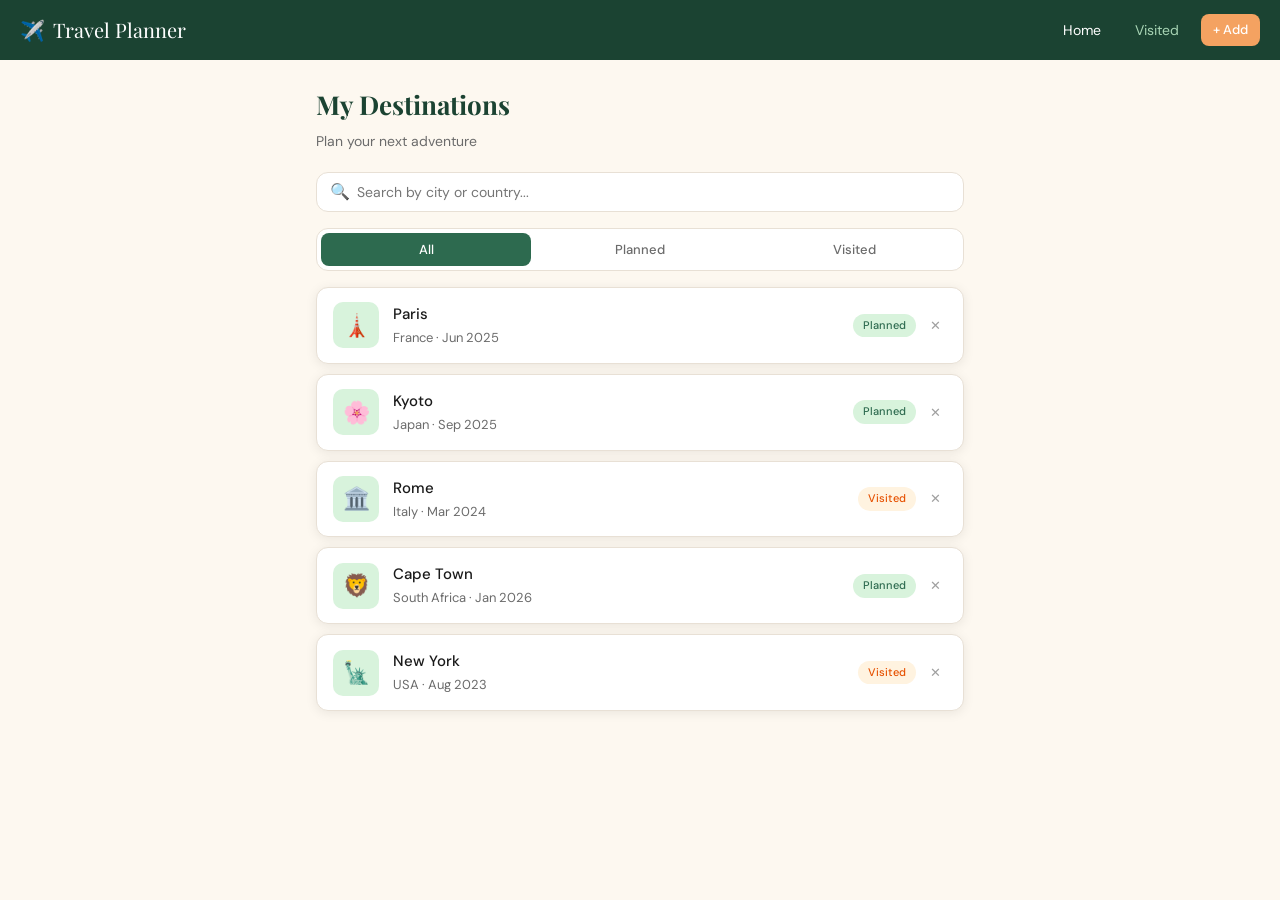
==== index.html @ 192d9b2d "Sat March 28th" ====
<!DOCTYPE html>
<html lang="en">
<head>
  <meta charset="UTF-8" />
  <meta name="viewport" content="width=device-width, initial-scale=1.0" />
  <title>My Travel Planner</title>
  <link rel="stylesheet" href="css/styles.css" />
</head>
<body>

  <!-- Navigation -->
  <nav class="navbar">
    <a href="index.html" class="navbar-brand">
      <span>✈️</span> Travel Planner
    </a>
    <div class="navbar-actions">
      <a href="index.html" class="nav-link active">Home</a>
      <a href="visited.html" class="nav-link">Visited</a>
      <a href="add.html" class="btn btn-primary btn-sm">+ Add</a>
    </div>
  </nav>

  <!-- Main Content -->
  <div class="page-container">

    <div class="page-header">
      <h1 class="page-title">My Destinations</h1>
      <p class="page-subtitle">Plan your next adventure</p>
    </div>

    <!-- Search -->
    <div class="search-bar">
      <span class="search-icon">🔍</span>
      <input type="text" id="search-input" placeholder="Search by city or country..." />
    </div>

    <!-- Filter Tabs -->
    <div class="tab-bar">
      <button class="tab-btn active" data-filter="all">All</button>
      <button class="tab-btn" data-filter="planned">Planned</button>
      <button class="tab-btn" data-filter="visited">Visited</button>
    </div>

    <!-- Destinations List -->
    <div class="destinations-list" id="destinations-list"></div>

    <!-- Empty State -->
    <div class="empty-state" id="empty-state" style="display: none;">
      <div class="empty-emoji">🗺️</div>
      <h3>No destinations yet</h3>
      <p>Start building your travel wishlist by adding your first destination.</p>
      <a href="add.html" class="btn btn-primary">+ Add Destination</a>
    </div>

  </div>

  <!-- Scripts -->
  <script src="js/storageModule.js"></script>
  <script src="js/displayModule.js"></script>
  <script>
    DisplayModule.init();
  </script>

</body>
</html>
---- css/styles.css ----
/* styles.css — Travel Planner */

@import url('https://fonts.googleapis.com/css2?family=Playfair+Display:wght@600&family=DM+Sans:wght@400;500&display=swap');

/* ===== CSS Variables ===== */
:root {
  --green-dark: #1b4332;
  --green-mid: #2d6a4f;
  --green-light: #52b788;
  --green-pale: #d8f3dc;
  --orange: #f4a261;
  --orange-dark: #e76f51;
  --sand: #fdf8f0;
  --sand-dark: #f0e6d3;
  --text-primary: #1a1a1a;
  --text-secondary: #6b6b6b;
  --text-light: #a0a0a0;
  --white: #ffffff;
  --border: #e8e0d5;
  --shadow: 0 2px 12px rgba(0,0,0,0.08);
  --radius: 12px;
  --radius-sm: 8px;
}

/* ===== Reset & Base ===== */
*, *::before, *::after { box-sizing: border-box; margin: 0; padding: 0; }

body {
  font-family: 'DM Sans', sans-serif;
  background-color: var(--sand);
  color: var(--text-primary);
  min-height: 100vh;
  font-size: 15px;
  line-height: 1.6;
}

/* ===== Navigation ===== */
.navbar {
  background: var(--green-dark);
  padding: 0 20px;
  height: 60px;
  display: flex;
  align-items: center;
  justify-content: space-between;
  position: sticky;
  top: 0;
  z-index: 100;
}

.navbar-brand {
  font-family: 'Playfair Display', serif;
  color: var(--white);
  font-size: 20px;
  text-decoration: none;
  display: flex;
  align-items: center;
  gap: 8px;
}

.navbar-brand span { font-size: 20px; }

.navbar-actions { display: flex; align-items: center; gap: 10px; }

.nav-link {
  color: #a8d5b5;
  text-decoration: none;
  font-size: 14px;
  padding: 6px 12px;
  border-radius: var(--radius-sm);
  transition: all 0.2s;
}

.nav-link:hover { color: var(--white); background: rgba(255,255,255,0.1); }
.nav-link.active { color: var(--white); }

/* ===== Buttons ===== */
.btn {
  display: inline-flex;
  align-items: center;
  gap: 6px;
  padding: 9px 18px;
  border-radius: var(--radius-sm);
  font-family: 'DM Sans', sans-serif;
  font-size: 14px;
  font-weight: 500;
  cursor: pointer;
  border: none;
  transition: all 0.2s;
  text-decoration: none;
}

.btn-primary {
  background: var(--orange);
  color: var(--white);
}
.btn-primary:hover { background: var(--orange-dark); transform: translateY(-1px); }

.btn-secondary {
  background: var(--sand-dark);
  color: var(--text-primary);
  border: 1px solid var(--border);
}
.btn-secondary:hover { background: var(--border); }

.btn-danger {
  background: #fee2e2;
  color: #dc2626;
  border: 1px solid #fca5a5;
}
.btn-danger:hover { background: #fca5a5; }

.btn-sm { padding: 6px 12px; font-size: 13px; }

/* ===== Page Layout ===== */
.page-container {
  max-width: 680px;
  margin: 0 auto;
  padding: 24px 16px;
}

.page-header {
  margin-bottom: 20px;
}

.page-title {
  font-family: 'Playfair Display', serif;
  font-size: 26px;
  color: var(--green-dark);
  margin-bottom: 4px;
}

.page-subtitle {
  color: var(--text-secondary);
  font-size: 14px;
}

/* ===== Search Bar ===== */
.search-bar {
  position: relative;
  margin-bottom: 16px;
}

.search-bar input {
  width: 100%;
  padding: 10px 16px 10px 40px;
  border: 1px solid var(--border);
  border-radius: var(--radius);
  background: var(--white);
  font-family: 'DM Sans', sans-serif;
  font-size: 14px;
  color: var(--text-primary);
  outline: none;
  transition: border-color 0.2s;
}

.search-bar input:focus { border-color: var(--green-light); }

.search-icon {
  position: absolute;
  left: 14px;
  top: 50%;
  transform: translateY(-50%);
  color: var(--text-light);
  font-size: 16px;
}

/* ===== Filter Tabs ===== */
.tab-bar {
  display: flex;
  gap: 4px;
  background: var(--white);
  border: 1px solid var(--border);
  border-radius: var(--radius);
  padding: 4px;
  margin-bottom: 16px;
}

.tab-btn {
  flex: 1;
  padding: 8px;
  border: none;
  background: transparent;
  border-radius: var(--radius-sm);
  font-family: 'DM Sans', sans-serif;
  font-size: 13px;
  font-weight: 500;
  color: var(--text-secondary);
  cursor: pointer;
  transition: all 0.2s;
}

.tab-btn.active {
  background: var(--green-mid);
  color: var(--white);
}

.tab-btn:hover:not(.active) { background: var(--sand-dark); }

/* ===== Destination Cards ===== */
.destinations-list { display: flex; flex-direction: column; gap: 10px; }

.dest-card {
  background: var(--white);
  border: 1px solid var(--border);
  border-radius: var(--radius);
  padding: 14px 16px;
  display: flex;
  align-items: center;
  gap: 14px;
  cursor: pointer;
  transition: all 0.2s;
  box-shadow: var(--shadow);
}

.dest-card:hover {
  border-color: var(--green-light);
  transform: translateY(-2px);
  box-shadow: 0 6px 20px rgba(0,0,0,0.1);
}

.dest-icon {
  width: 46px;
  height: 46px;
  border-radius: 10px;
  background: var(--green-pale);
  display: flex;
  align-items: center;
  justify-content: center;
  font-size: 22px;
  flex-shrink: 0;
}

.dest-info { flex: 1; min-width: 0; }

.dest-name {
  font-weight: 500;
  font-size: 15px;
  color: var(--text-primary);
  white-space: nowrap;
  overflow: hidden;
  text-overflow: ellipsis;
}

.dest-country {
  font-size: 13px;
  color: var(--text-secondary);
  margin-top: 2px;
}

.dest-actions {
  display: flex;
  align-items: center;
  gap: 8px;
  flex-shrink: 0;
}

.arrow { color: var(--text-light); font-size: 20px; }

/* ===== Badges ===== */
.badge {
  font-size: 11px;
  font-weight: 500;
  padding: 3px 10px;
  border-radius: 99px;
  white-space: nowrap;
}

.badge-planned { background: var(--green-pale); color: var(--green-mid); }
.badge-visited { background: #fff3e0; color: #e65100; }

/* ===== Delete button on cards ===== */
.delete-btn {
  background: none;
  border: none;
  color: var(--text-light);
  cursor: pointer;
  font-size: 13px;
  padding: 4px 6px;
  border-radius: 6px;
  transition: all 0.2s;
  line-height: 1;
}
.delete-btn:hover { background: #fee2e2; color: #dc2626; }

/* ===== Empty State ===== */
.empty-state {
  display: flex;
  flex-direction: column;
  align-items: center;
  justify-content: center;
  padding: 60px 20px;
  text-align: center;
  gap: 12px;
}

.empty-state .empty-emoji { font-size: 48px; }
.empty-state h3 { font-family: 'Playfair Display', serif; color: var(--green-dark); }
.empty-state p { color: var(--text-secondary); font-size: 14px; max-width: 260px; }

/* ===== Forms ===== */
.form-card {
  background: var(--white);
  border: 1px solid var(--border);
  border-radius: var(--radius);
  padding: 24px;
  box-shadow: var(--shadow);
}

.form-group { display: flex; flex-direction: column; gap: 6px; margin-bottom: 18px; }

.form-label {
  font-size: 13px;
  font-weight: 500;
  color: var(--text-secondary);
  text-transform: uppercase;
  letter-spacing: 0.05em;
}

.form-input {
  border: 1px solid var(--border);
  border-radius: var(--radius-sm);
  padding: 10px 14px;
  font-family: 'DM Sans', sans-serif;
  font-size: 15px;
  color: var(--text-primary);
  background: var(--white);
  outline: none;
  transition: border-color 0.2s;
  width: 100%;
}

.form-input:focus { border-color: var(--green-mid); }

textarea.form-input { resize: vertical; min-height: 100px; }

.form-row { display: grid; grid-template-columns: 1fr 1fr; gap: 14px; }

.form-actions { display: flex; gap: 10px; margin-top: 8px; }
.form-actions .btn { flex: 1; justify-content: center; }

.form-message {
  display: none;
  padding: 10px 14px;
  border-radius: var(--radius-sm);
  font-size: 14px;
  margin-bottom: 16px;
}
.form-message.success { background: var(--green-pale); color: var(--green-mid); }
.form-message.error { background: #fee2e2; color: #dc2626; }

/* ===== Details Page ===== */
.detail-hero {
  background: var(--green-dark);
  border-radius: var(--radius);
  padding: 24px;
  margin-bottom: 16px;
  display: flex;
  align-items: center;
  gap: 16px;
}

.detail-hero-emoji {
  font-size: 48px;
  background: rgba(255,255,255,0.1);
  width: 72px;
  height: 72px;
  border-radius: var(--radius);
  display: flex;
  align-items: center;
  justify-content: center;
  flex-shrink: 0;
}

.detail-hero-info { flex: 1; }
.detail-city {
  font-family: 'Playfair Display', serif;
  font-size: 28px;
  color: var(--white);
}
.detail-country { color: #a8d5b5; font-size: 15px; }

.detail-section {
  background: var(--white);
  border: 1px solid var(--border);
  border-radius: var(--radius);
  padding: 18px;
  margin-bottom: 12px;
}

.detail-section-label {
  font-size: 11px;
  text-transform: uppercase;
  letter-spacing: 0.07em;
  color: var(--text-light);
  font-weight: 500;
  margin-bottom: 6px;
}

.detail-section-value {
  font-size: 15px;
  color: var(--text-primary);
}

/* ===== Weather Box ===== */
.weather-box {
  background: var(--white);
  border: 1px solid var(--border);
  border-radius: var(--radius);
  padding: 18px;
  margin-bottom: 12px;
}

.weather-content, .weather-placeholder {
  display: flex;
  align-items: center;
  gap: 16px;
}

.weather-emoji { font-size: 36px; }
.weather-temp { font-size: 26px; font-weight: 500; color: var(--green-dark); }
.weather-desc { font-size: 13px; color: var(--text-secondary); margin-top: 2px; }

.weather-details {
  display: flex;
  gap: 14px;
  margin-top: 10px;
  padding-top: 10px;
  border-top: 1px solid var(--border);
  font-size: 13px;
  color: var(--text-secondary);
}

.weather-loading, .weather-error {
  font-size: 14px;
  color: var(--text-secondary);
  padding: 8px 0;
}

/* ===== Detail Actions ===== */
.detail-actions {
  display: flex;
  gap: 10px;
  margin-top: 8px;
}
.detail-actions .btn { flex: 1; justify-content: center; }

/* ===== Visited Page ===== */
.visited-header {
  display: flex;
  align-items: center;
  justify-content: space-between;
  margin-bottom: 20px;
}

.visited-count {
  font-size: 13px;
  color: var(--text-secondary);
  background: var(--white);
  border: 1px solid var(--border);
  border-radius: 99px;
  padding: 4px 14px;
}

/* ===== Back button ===== */
.back-link {
  display: inline-flex;
  align-items: center;
  gap: 6px;
  color: var(--text-secondary);
  font-size: 14px;
  text-decoration: none;
  margin-bottom: 16px;
  transition: color 0.2s;
}
.back-link:hover { color: var(--green-mid); }

/* ===== Responsive ===== */
@media (max-width: 480px) {
  .form-row { grid-template-columns: 1fr; }
  .detail-hero { flex-direction: column; text-align: center; }
  .page-title { font-size: 22px; }
}
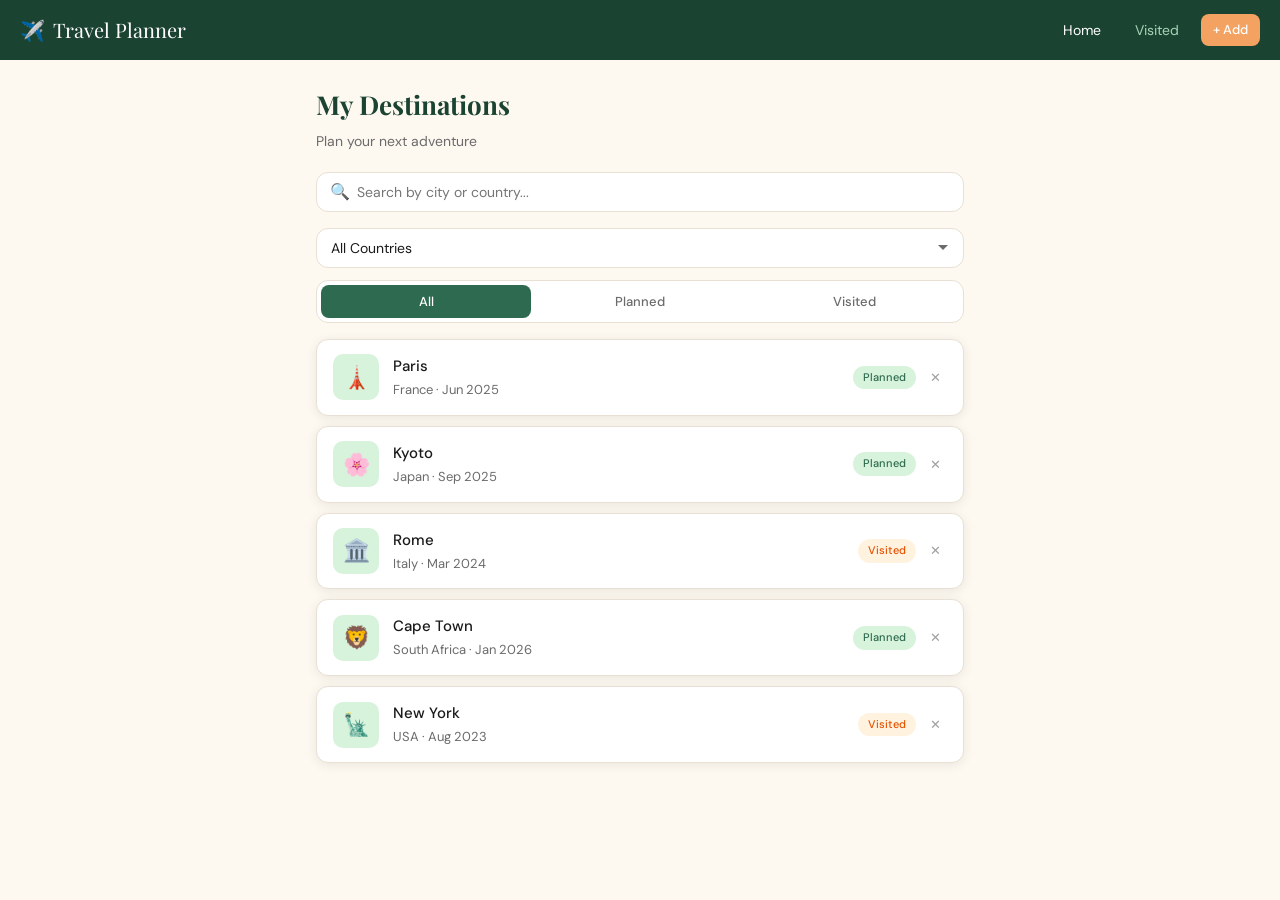
==== commit d959971b: "Add country filter dropdown" ====
--- a/index.html
+++ b/index.html
@@ -7,8 +7,7 @@
   <link rel="stylesheet" href="css/styles.css" />
 </head>
 <body>
-
-  <!-- Navigation -->
+ 
   <nav class="navbar">
     <a href="index.html" class="navbar-brand">
       <span>✈️</span> Travel Planner
@@ -19,47 +18,50 @@
       <a href="add.html" class="btn btn-primary btn-sm">+ Add</a>
     </div>
   </nav>
-
-  <!-- Main Content -->
+ 
   <div class="page-container">
-
+ 
     <div class="page-header">
       <h1 class="page-title">My Destinations</h1>
       <p class="page-subtitle">Plan your next adventure</p>
     </div>
-
-    <!-- Search -->
+ 
+    <!-- Search Bar -->
     <div class="search-bar">
       <span class="search-icon">🔍</span>
       <input type="text" id="search-input" placeholder="Search by city or country..." />
     </div>
-
+ 
+    <!-- Country Filter Dropdown -->
+    <div class="filter-row">
+      <select id="country-filter" class="country-select">
+        <option value="all">All Countries</option>
+      </select>
+    </div>
+ 
     <!-- Filter Tabs -->
     <div class="tab-bar">
       <button class="tab-btn active" data-filter="all">All</button>
       <button class="tab-btn" data-filter="planned">Planned</button>
       <button class="tab-btn" data-filter="visited">Visited</button>
     </div>
-
-    <!-- Destinations List -->
+ 
     <div class="destinations-list" id="destinations-list"></div>
-
-    <!-- Empty State -->
+ 
     <div class="empty-state" id="empty-state" style="display: none;">
       <div class="empty-emoji">🗺️</div>
       <h3>No destinations yet</h3>
       <p>Start building your travel wishlist by adding your first destination.</p>
       <a href="add.html" class="btn btn-primary">+ Add Destination</a>
     </div>
-
+ 
   </div>
-
-  <!-- Scripts -->
+ 
   <script src="js/storageModule.js"></script>
   <script src="js/displayModule.js"></script>
   <script>
     DisplayModule.init();
   </script>
-
+ 
 </body>
 </html>
--- a/css/styles.css
+++ b/css/styles.css
@@ -1,7 +1,5 @@
-/* styles.css — Travel Planner */
-
 @import url('https://fonts.googleapis.com/css2?family=Playfair+Display:wght@600&family=DM+Sans:wght@400;500&display=swap');
-
+ 
 /* ===== CSS Variables ===== */
 :root {
   --green-dark: #1b4332;
@@ -20,11 +18,15 @@
   --shadow: 0 2px 12px rgba(0,0,0,0.08);
   --radius: 12px;
   --radius-sm: 8px;
-}
-
+ 
+  /* Animation durations as variables for consistency */
+  --transition-fast: 0.2s ease;
+  --transition-med: 0.3s ease;
+}
+ 
 /* ===== Reset & Base ===== */
 *, *::before, *::after { box-sizing: border-box; margin: 0; padding: 0; }
-
+ 
 body {
   font-family: 'DM Sans', sans-serif;
   background-color: var(--sand);
@@ -32,8 +34,17 @@
   min-height: 100vh;
   font-size: 15px;
   line-height: 1.6;
-}
-
+ 
+  /* CSS Animation: fade in the whole page on load */
+  animation: pageFadeIn 0.4s ease forwards;
+}
+ 
+/* Page load animation */
+@keyframes pageFadeIn {
+  from { opacity: 0; transform: translateY(8px); }
+  to   { opacity: 1; transform: translateY(0); }
+}
+ 
 /* ===== Navigation ===== */
 .navbar {
   background: var(--green-dark);
@@ -46,7 +57,7 @@
   top: 0;
   z-index: 100;
 }
-
+ 
 .navbar-brand {
   font-family: 'Playfair Display', serif;
   color: var(--white);
@@ -55,24 +66,27 @@
   display: flex;
   align-items: center;
   gap: 8px;
-}
-
+  /* CSS Transition: smooth hover effect */
+  transition: opacity var(--transition-fast);
+}
+ 
+.navbar-brand:hover { opacity: 0.85; }
 .navbar-brand span { font-size: 20px; }
-
 .navbar-actions { display: flex; align-items: center; gap: 10px; }
-
+ 
 .nav-link {
   color: #a8d5b5;
   text-decoration: none;
   font-size: 14px;
   padding: 6px 12px;
   border-radius: var(--radius-sm);
-  transition: all 0.2s;
-}
-
+  /* CSS Transition on multiple properties */
+  transition: color var(--transition-fast), background var(--transition-fast);
+}
+ 
 .nav-link:hover { color: var(--white); background: rgba(255,255,255,0.1); }
 .nav-link.active { color: var(--white); }
-
+ 
 /* ===== Buttons ===== */
 .btn {
   display: inline-flex;
@@ -85,61 +99,56 @@
   font-weight: 500;
   cursor: pointer;
   border: none;
-  transition: all 0.2s;
+  transition: background var(--transition-fast), transform var(--transition-fast);
   text-decoration: none;
 }
-
-.btn-primary {
-  background: var(--orange);
-  color: var(--white);
-}
-.btn-primary:hover { background: var(--orange-dark); transform: translateY(-1px); }
-
+ 
+.btn-primary { background: var(--orange); color: var(--white); }
+.btn-primary:hover {
+  background: var(--orange-dark);
+  /* CSS Animation: subtle lift on hover */
+  transform: translateY(-1px);
+}
+ 
 .btn-secondary {
   background: var(--sand-dark);
   color: var(--text-primary);
   border: 1px solid var(--border);
 }
 .btn-secondary:hover { background: var(--border); }
-
+ 
 .btn-danger {
   background: #fee2e2;
   color: #dc2626;
   border: 1px solid #fca5a5;
 }
 .btn-danger:hover { background: #fca5a5; }
-
 .btn-sm { padding: 6px 12px; font-size: 13px; }
-
+ 
 /* ===== Page Layout ===== */
 .page-container {
   max-width: 680px;
   margin: 0 auto;
   padding: 24px 16px;
 }
-
-.page-header {
-  margin-bottom: 20px;
-}
-
+ 
+.page-header { margin-bottom: 20px; }
+ 
 .page-title {
   font-family: 'Playfair Display', serif;
   font-size: 26px;
   color: var(--green-dark);
   margin-bottom: 4px;
 }
-
-.page-subtitle {
-  color: var(--text-secondary);
-  font-size: 14px;
-}
-
+ 
+.page-subtitle { color: var(--text-secondary); font-size: 14px; }
+ 
 /* ===== Search Bar ===== */
 .search-bar {
   position: relative;
   margin-bottom: 16px;
 }
-
+ 
 .search-bar input {
   width: 100%;
   padding: 10px 16px 10px 40px;
@@ -150,11 +159,12 @@
   font-size: 14px;
   color: var(--text-primary);
   outline: none;
-  transition: border-color 0.2s;
-}
-
+  /* Transition on border-color for focus effect */
+  transition: border-color var(--transition-fast);
+}
+ 
 .search-bar input:focus { border-color: var(--green-light); }
-
+ 
 .search-icon {
   position: absolute;
   left: 14px;
@@ -163,7 +173,7 @@
   color: var(--text-light);
   font-size: 16px;
 }
-
+ 
 /* ===== Filter Tabs ===== */
 .tab-bar {
   display: flex;
@@ -174,7 +184,7 @@
   padding: 4px;
   margin-bottom: 16px;
 }
-
+ 
 .tab-btn {
   flex: 1;
   padding: 8px;
@@ -186,19 +196,19 @@
   font-weight: 500;
   color: var(--text-secondary);
   cursor: pointer;
-  transition: all 0.2s;
-}
-
-.tab-btn.active {
-  background: var(--green-mid);
-  color: var(--white);
-}
-
+  transition: background var(--transition-fast), color var(--transition-fast);
+}
+ 
+.tab-btn.active { background: var(--green-mid); color: var(--white); }
 .tab-btn:hover:not(.active) { background: var(--sand-dark); }
-
+ 
 /* ===== Destination Cards ===== */
-.destinations-list { display: flex; flex-direction: column; gap: 10px; }
-
+.destinations-list {
+  display: flex;
+  flex-direction: column;
+  gap: 10px;
+}
+ 
 .dest-card {
   background: var(--white);
   border: 1px solid var(--border);
@@ -208,16 +218,34 @@
   align-items: center;
   gap: 14px;
   cursor: pointer;
-  transition: all 0.2s;
+  /* CSS Transition: smooth hover animation */
+  transition: border-color var(--transition-fast),
+              transform var(--transition-fast),
+              box-shadow var(--transition-fast);
   box-shadow: var(--shadow);
-}
-
+ 
+  /* CSS Animation: cards slide in on page load */
+  animation: cardSlideIn 0.35s ease forwards;
+}
+ 
+/* Stagger card animations using nth-child */
+.dest-card:nth-child(1) { animation-delay: 0.05s; }
+.dest-card:nth-child(2) { animation-delay: 0.10s; }
+.dest-card:nth-child(3) { animation-delay: 0.15s; }
+.dest-card:nth-child(4) { animation-delay: 0.20s; }
+.dest-card:nth-child(5) { animation-delay: 0.25s; }
+ 
+@keyframes cardSlideIn {
+  from { opacity: 0; transform: translateY(10px); }
+  to   { opacity: 1; transform: translateY(0); }
+}
+ 
 .dest-card:hover {
   border-color: var(--green-light);
   transform: translateY(-2px);
   box-shadow: 0 6px 20px rgba(0,0,0,0.1);
 }
-
+ 
 .dest-icon {
   width: 46px;
   height: 46px;
@@ -228,10 +256,14 @@
   justify-content: center;
   font-size: 22px;
   flex-shrink: 0;
-}
-
+  /* Transition for icon hover scale */
+  transition: transform var(--transition-fast);
+}
+ 
+.dest-card:hover .dest-icon { transform: scale(1.08); }
+ 
 .dest-info { flex: 1; min-width: 0; }
-
+ 
 .dest-name {
   font-weight: 500;
   font-size: 15px;
@@ -240,22 +272,18 @@
   overflow: hidden;
   text-overflow: ellipsis;
 }
-
-.dest-country {
-  font-size: 13px;
-  color: var(--text-secondary);
-  margin-top: 2px;
-}
-
+ 
+.dest-country { font-size: 13px; color: var(--text-secondary); margin-top: 2px; }
+ 
 .dest-actions {
   display: flex;
   align-items: center;
   gap: 8px;
   flex-shrink: 0;
 }
-
+ 
 .arrow { color: var(--text-light); font-size: 20px; }
-
+ 
 /* ===== Badges ===== */
 .badge {
   font-size: 11px;
@@ -264,11 +292,11 @@
   border-radius: 99px;
   white-space: nowrap;
 }
-
+ 
 .badge-planned { background: var(--green-pale); color: var(--green-mid); }
 .badge-visited { background: #fff3e0; color: #e65100; }
-
-/* ===== Delete button on cards ===== */
+ 
+/* ===== Delete Button ===== */
 .delete-btn {
   background: none;
   border: none;
@@ -277,11 +305,11 @@
   font-size: 13px;
   padding: 4px 6px;
   border-radius: 6px;
-  transition: all 0.2s;
+  transition: background var(--transition-fast), color var(--transition-fast);
   line-height: 1;
 }
 .delete-btn:hover { background: #fee2e2; color: #dc2626; }
-
+ 
 /* ===== Empty State ===== */
 .empty-state {
   display: flex;
@@ -291,12 +319,24 @@
   padding: 60px 20px;
   text-align: center;
   gap: 12px;
-}
-
-.empty-state .empty-emoji { font-size: 48px; }
+  /* Animation: fade in empty state */
+  animation: pageFadeIn 0.4s ease forwards;
+}
+ 
+.empty-state .empty-emoji {
+  font-size: 48px;
+  /* Animation: gentle bounce on empty state icon */
+  animation: bounce 2s infinite;
+}
+ 
+@keyframes bounce {
+  0%, 100% { transform: translateY(0); }
+  50%       { transform: translateY(-8px); }
+}
+ 
 .empty-state h3 { font-family: 'Playfair Display', serif; color: var(--green-dark); }
-.empty-state p { color: var(--text-secondary); font-size: 14px; max-width: 260px; }
-
+.empty-state p  { color: var(--text-secondary); font-size: 14px; max-width: 260px; }
+ 
 /* ===== Forms ===== */
 .form-card {
   background: var(--white);
@@ -304,10 +344,12 @@
   border-radius: var(--radius);
   padding: 24px;
   box-shadow: var(--shadow);
-}
-
+  /* Animation: form slides in */
+  animation: pageFadeIn 0.4s ease forwards;
+}
+ 
 .form-group { display: flex; flex-direction: column; gap: 6px; margin-bottom: 18px; }
-
+ 
 .form-label {
   font-size: 13px;
   font-weight: 500;
@@ -315,7 +357,7 @@
   text-transform: uppercase;
   letter-spacing: 0.05em;
 }
-
+ 
 .form-input {
   border: 1px solid var(--border);
   border-radius: var(--radius-sm);
@@ -325,29 +367,33 @@
   color: var(--text-primary);
   background: var(--white);
   outline: none;
-  transition: border-color 0.2s;
+  transition: border-color var(--transition-fast), box-shadow var(--transition-fast);
   width: 100%;
 }
-
-.form-input:focus { border-color: var(--green-mid); }
-
+ 
+.form-input:focus {
+  border-color: var(--green-mid);
+  box-shadow: 0 0 0 3px rgba(45,106,79,0.1);
+}
+ 
 textarea.form-input { resize: vertical; min-height: 100px; }
-
 .form-row { display: grid; grid-template-columns: 1fr 1fr; gap: 14px; }
-
 .form-actions { display: flex; gap: 10px; margin-top: 8px; }
 .form-actions .btn { flex: 1; justify-content: center; }
-
+ 
 .form-message {
   display: none;
   padding: 10px 14px;
   border-radius: var(--radius-sm);
   font-size: 14px;
   margin-bottom: 16px;
-}
+  /* Animation: message slides in */
+  animation: pageFadeIn 0.3s ease forwards;
+}
+ 
 .form-message.success { background: var(--green-pale); color: var(--green-mid); }
-.form-message.error { background: #fee2e2; color: #dc2626; }
-
+.form-message.error   { background: #fee2e2; color: #dc2626; }
+ 
 /* ===== Details Page ===== */
 .detail-hero {
   background: var(--green-dark);
@@ -357,8 +403,15 @@
   display: flex;
   align-items: center;
   gap: 16px;
-}
-
+  /* Animation: hero slides in from top */
+  animation: heroSlideDown 0.4s ease forwards;
+}
+ 
+@keyframes heroSlideDown {
+  from { opacity: 0; transform: translateY(-12px); }
+  to   { opacity: 1; transform: translateY(0); }
+}
+ 
 .detail-hero-emoji {
   font-size: 48px;
   background: rgba(255,255,255,0.1);
@@ -370,23 +423,29 @@
   justify-content: center;
   flex-shrink: 0;
 }
-
+ 
 .detail-hero-info { flex: 1; }
+ 
 .detail-city {
   font-family: 'Playfair Display', serif;
   font-size: 28px;
   color: var(--white);
 }
+ 
 .detail-country { color: #a8d5b5; font-size: 15px; }
-
+ 
 .detail-section {
   background: var(--white);
   border: 1px solid var(--border);
   border-radius: var(--radius);
   padding: 18px;
   margin-bottom: 12px;
-}
-
+  /* Transition for hover */
+  transition: box-shadow var(--transition-fast);
+}
+ 
+.detail-section:hover { box-shadow: 0 4px 16px rgba(0,0,0,0.08); }
+ 
 .detail-section-label {
   font-size: 11px;
   text-transform: uppercase;
@@ -395,12 +454,9 @@
   font-weight: 500;
   margin-bottom: 6px;
 }
-
-.detail-section-value {
-  font-size: 15px;
-  color: var(--text-primary);
-}
-
+ 
+.detail-section-value { font-size: 15px; color: var(--text-primary); }
+ 
 /* ===== Weather Box ===== */
 .weather-box {
   background: var(--white);
@@ -409,17 +465,27 @@
   padding: 18px;
   margin-bottom: 12px;
 }
-
+ 
 .weather-content, .weather-placeholder {
   display: flex;
   align-items: center;
   gap: 16px;
 }
-
-.weather-emoji { font-size: 36px; }
+ 
+.weather-emoji {
+  font-size: 36px;
+  /* Animation: weather icon pulses gently */
+  animation: weatherPulse 3s ease-in-out infinite;
+}
+ 
+@keyframes weatherPulse {
+  0%, 100% { transform: scale(1); }
+  50%       { transform: scale(1.1); }
+}
+ 
 .weather-temp { font-size: 26px; font-weight: 500; color: var(--green-dark); }
 .weather-desc { font-size: 13px; color: var(--text-secondary); margin-top: 2px; }
-
+ 
 .weather-details {
   display: flex;
   gap: 14px;
@@ -429,21 +495,17 @@
   font-size: 13px;
   color: var(--text-secondary);
 }
-
+ 
 .weather-loading, .weather-error {
   font-size: 14px;
   color: var(--text-secondary);
   padding: 8px 0;
 }
-
+ 
 /* ===== Detail Actions ===== */
-.detail-actions {
-  display: flex;
-  gap: 10px;
-  margin-top: 8px;
-}
+.detail-actions { display: flex; gap: 10px; margin-top: 8px; }
 .detail-actions .btn { flex: 1; justify-content: center; }
-
+ 
 /* ===== Visited Page ===== */
 .visited-header {
   display: flex;
@@ -451,7 +513,7 @@
   justify-content: space-between;
   margin-bottom: 20px;
 }
-
+ 
 .visited-count {
   font-size: 13px;
   color: var(--text-secondary);
@@ -460,8 +522,8 @@
   border-radius: 99px;
   padding: 4px 14px;
 }
-
-/* ===== Back button ===== */
+ 
+/* ===== Back Link ===== */
 .back-link {
   display: inline-flex;
   align-items: center;
@@ -470,13 +532,46 @@
   font-size: 14px;
   text-decoration: none;
   margin-bottom: 16px;
-  transition: color 0.2s;
-}
-.back-link:hover { color: var(--green-mid); }
-
-/* ===== Responsive ===== */
+  transition: color var(--transition-fast), gap var(--transition-fast);
+}
+ 
+.back-link:hover {
+  color: var(--green-mid);
+  gap: 10px; /* subtle arrow movement on hover */
+}
+ 
+/* ===== Responsive Design ===== */
 @media (max-width: 480px) {
   .form-row { grid-template-columns: 1fr; }
   .detail-hero { flex-direction: column; text-align: center; }
   .page-title { font-size: 22px; }
-}+  .weather-details { flex-direction: column; gap: 6px; }
+}
+ 
+/* ===== Country Filter Dropdown ===== */
+.filter-row {
+  margin-bottom: 12px;
+}
+ 
+.country-select {
+  width: 100%;
+  padding: 10px 14px;
+  border: 1px solid var(--border);
+  border-radius: var(--radius);
+  background: var(--white);
+  font-family: 'DM Sans', sans-serif;
+  font-size: 14px;
+  color: var(--text-primary);
+  outline: none;
+  cursor: pointer;
+  transition: border-color var(--transition-fast);
+  appearance: none;
+  background-image: url("data:image/svg+xml,%3Csvg xmlns='http://www.w3.org/2000/svg' width='12' height='12' viewBox='0 0 12 12'%3E%3Cpath fill='%236b6b6b' d='M6 8L1 3h10z'/%3E%3C/svg%3E");
+  background-repeat: no-repeat;
+  background-position: right 14px center;
+  padding-right: 36px;
+}
+ 
+.country-select:focus { border-color: var(--green-light); }
+.country-select:hover { border-color: var(--green-light); }
+ 
